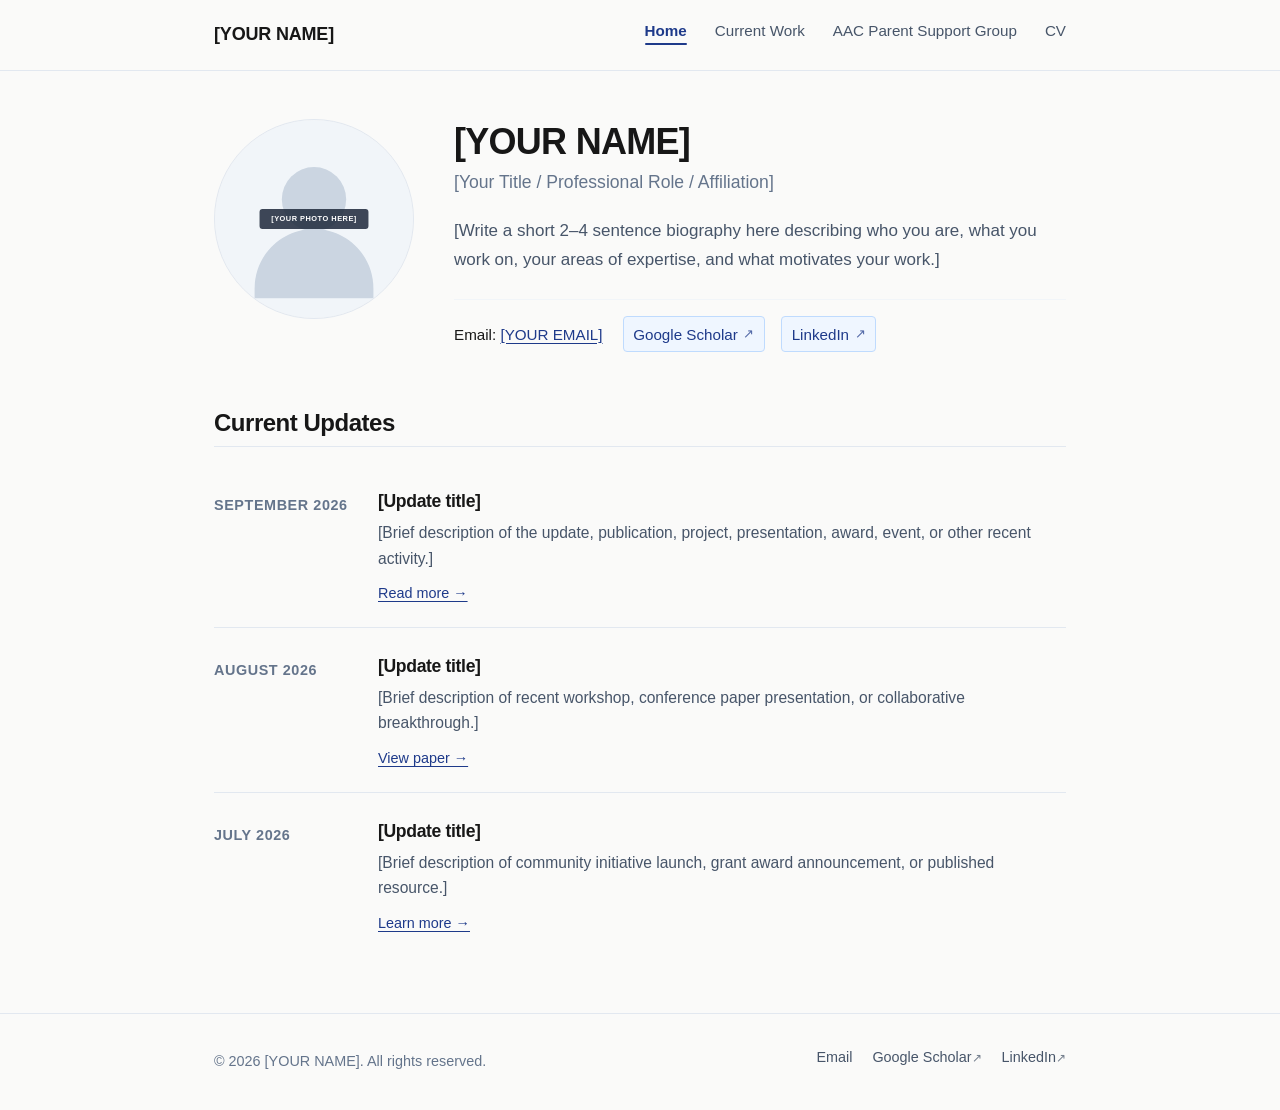
==== personal website/index.html @ fb19bb7c "Add files via upload" ====
<!DOCTYPE html>
<html lang="en">
<head>
  <meta charset="UTF-8">
  <meta name="viewport" content="width=device-width, initial-scale=1.0">
  <title>[YOUR NAME] — Home | Academic & Professional Portfolio</title>
  <meta name="description" content="Personal website and academic portfolio of [YOUR NAME]. Showcasing research, current work, community outreach, and recent updates.">
  
  <!-- Open Graph Metadata -->
  <meta property="og:title" content="[YOUR NAME] — Personal Website & Portfolio">
  <meta property="og:description" content="Academic portfolio, research projects, community outreach, and current updates for [YOUR NAME].">
  <meta property="og:type" content="website">
  <meta property="og:url" content="https://example.com/index.html">
  
  <!-- Stylesheets -->
  <link rel="stylesheet" href="assets/css/style.css">
</head>
<body>
  <!-- Accessibility Skip Link -->
  <a href="#main-content" class="skip-link">Skip to main content</a>

  <!-- Header / Navigation -->
  <header class="site-header">
    <div class="container">
      <a href="index.html" class="site-logo" aria-label="[YOUR NAME] Homepage">[YOUR NAME]</a>
      
      <button class="mobile-nav-toggle" aria-expanded="false" aria-label="Open navigation menu">&#9776;</button>
      
      <nav class="site-nav" aria-label="Main navigation">
        <ul class="nav-list">
          <li><a href="index.html" class="nav-link" aria-current="page">Home</a></li>
          <li><a href="current-work.html" class="nav-link">Current Work</a></li>
          <li><a href="aac-parent-support.html" class="nav-link">AAC Parent Support Group</a></li>
          <li><a href="cv.html" class="nav-link">CV</a></li>
        </ul>
      </nav>
    </div>
  </header>

  <!-- Main Content -->
  <main id="main-content" class="main-content">
    <div class="container">
      
      <!-- Hero / Introduction Section -->
      <section class="hero-section" aria-labelledby="hero-name">
        <div class="hero-photo-wrapper">
          <img src="assets/images/photo-placeholder.svg" alt="[Your Name]" class="hero-photo" width="200" height="200">
        </div>
        
        <div class="hero-content">
          <h1 id="hero-name" class="hero-title">[YOUR NAME]</h1>
          <p class="hero-subtitle">[Your Title / Professional Role / Affiliation]</p>
          
          <p class="hero-bio">
            [Write a short 2–4 sentence biography here describing who you are, what you work on, your areas of expertise, and what motivates your work.]
          </p>
          
          <div class="hero-contact">
            <span class="contact-email">Email: <a href="mailto:your.email@example.com">[YOUR EMAIL]</a></span>
            
            <div class="social-links">
              <a href="[GOOGLE SCHOLAR URL]" class="btn-understated" target="_blank" rel="noopener noreferrer" aria-label="Google Scholar Profile">
                Google Scholar
              </a>
              <a href="[LINKEDIN URL]" class="btn-understated" target="_blank" rel="noopener noreferrer" aria-label="LinkedIn Profile">
                LinkedIn
              </a>
            </div>
          </div>
        </div>
      </section>

      <!-- Current Updates Section -->
      <section class="updates-section" aria-labelledby="updates-heading">
        <h2 id="updates-heading">Current Updates</h2>
        
        <ul class="updates-list">
          <!-- Update 1 -->
          <li class="update-item">
            <div class="update-date">September 2026</div>
            <div class="update-content">
              <h3>[Update title]</h3>
              <p>[Brief description of the update, publication, project, presentation, award, event, or other recent activity.]</p>
              <a href="#" class="update-link" aria-label="Read more about [Update title]">Read more &rarr;</a>
            </div>
          </li>
          
          <!-- Update 2 -->
          <li class="update-item">
            <div class="update-date">August 2026</div>
            <div class="update-content">
              <h3>[Update title]</h3>
              <p>[Brief description of recent workshop, conference paper presentation, or collaborative breakthrough.]</p>
              <a href="#" class="update-link" aria-label="View paper for [Update title]">View paper &rarr;</a>
            </div>
          </li>
          
          <!-- Update 3 -->
          <li class="update-item">
            <div class="update-date">July 2026</div>
            <div class="update-content">
              <h3>[Update title]</h3>
              <p>[Brief description of community initiative launch, grant award announcement, or published resource.]</p>
              <a href="#" class="update-link" aria-label="Learn more about [Update title]">Learn more &rarr;</a>
            </div>
          </li>
        </ul>
      </section>

    </div>
  </main>

  <!-- Footer -->
  <footer class="site-footer">
    <div class="container">
      <div class="footer-copyright">
        &copy; <span class="footer-year">2026</span> [YOUR NAME]. All rights reserved.
      </div>
      
      <ul class="footer-links" aria-label="Footer links">
        <li><a href="mailto:your.email@example.com">Email</a></li>
        <li><a href="[GOOGLE SCHOLAR URL]" target="_blank" rel="noopener noreferrer">Google Scholar</a></li>
        <li><a href="[LINKEDIN URL]" target="_blank" rel="noopener noreferrer">LinkedIn</a></li>
      </ul>
    </div>
  </footer>

  <!-- Scripts -->
  <script src="assets/js/main.js"></script>
</body>
</html>
---- personal website/assets/css/style.css ----
/* ==========================================================================
   Minimalist Academic & Professional Portfolio Stylesheet
   ========================================================================== */

/* --- CSS Variables --- */
:root {
  --bg-body: #fafaf9;
  --bg-card: #ffffff;
  --bg-subtle: #f3f4f6;
  --text-primary: #171717;
  --text-secondary: #475569;
  --text-muted: #64748b;
  --border-color: #e2e8f0;
  --border-subtle: #f1f5f9;
  
  --accent-color: #1e3a8a;       /* Subtle Academic Navy */
  --accent-hover: #1d4ed8;       /* Dynamic Accent Hover */
  --accent-light: #eff6ff;       /* Soft Highlight */
  --accent-border: #bfdbfe;
  
  --font-family: -apple-system, BlinkMacSystemFont, "Segoe UI", Roboto, "Helvetica Neue", Arial, sans-serif;
  --font-mono: ui-monospace, SFMono-Regular, Menlo, Monaco, Consolas, monospace;
  
  --max-width: 900px;
  --header-height: 70px;
  --radius-sm: 4px;
  --radius-md: 8px;
  --radius-full: 9999px;
  
  --transition-fast: 150ms ease-in-out;
  --focus-ring: 0 0 0 3px rgba(30, 58, 138, 0.25);
}

/* --- Dark Mode Support (Respecting User System Preference) --- */
@media (prefers-color-scheme: dark) {
  :root {
    --bg-body: #0f172a;
    --bg-card: #1e293b;
    --bg-subtle: #334155;
    --text-primary: #f8fafc;
    --text-secondary: #cbd5e1;
    --text-muted: #94a3b8;
    --border-color: #334155;
    --border-subtle: #1e293b;
    
    --accent-color: #60a5fa;
    --accent-hover: #93c5fd;
    --accent-light: #1e293b;
    --accent-border: #3b82f6;
    --focus-ring: 0 0 0 3px rgba(96, 165, 250, 0.35);
  }
}

/* --- Box Sizing Reset --- */
*, *::before, *::after {
  box-sizing: border-box;
  margin: 0;
  padding: 0;
}

/* --- Base HTML --- */
html {
  font-size: 100%;
  scroll-behavior: smooth;
  -webkit-text-size-adjust: 100%;
}

body {
  font-family: var(--font-family);
  font-size: 1.0625rem; /* ~17px */
  line-height: 1.65;
  color: var(--text-primary);
  background-color: var(--bg-body);
  min-height: 100vh;
  display: flex;
  flex-direction: column;
  -webkit-font-smoothing: antialiased;
  -moz-osx-font-smoothing: grayscale;
}

/* --- Skip Link for Accessibility --- */
.skip-link {
  position: absolute;
  top: -100px;
  left: 1rem;
  background: var(--accent-color);
  color: #ffffff;
  padding: 0.75rem 1.25rem;
  z-index: 1000;
  text-decoration: none;
  font-weight: 600;
  border-radius: var(--radius-sm);
  transition: top var(--transition-fast);
}

.skip-link:focus {
  top: 1rem;
  outline: none;
  box-shadow: var(--focus-ring);
}

/* --- Global Container --- */
.container {
  width: 100%;
  max-width: var(--max-width);
  margin: 0 auto;
  padding: 0 1.5rem;
}

/* --- Focus States --- */
a:focus-visible,
button:focus-visible,
input:focus-visible,
textarea:focus-visible {
  outline: none;
  box-shadow: var(--focus-ring);
  border-radius: var(--radius-sm);
}

/* --- Typography --- */
h1, h2, h3, h4, h5, h6 {
  color: var(--text-primary);
  font-weight: 700;
  line-height: 1.25;
  letter-spacing: -0.02em;
}

h1 {
  font-size: 2.25rem;
  margin-bottom: 0.5rem;
}

h2 {
  font-size: 1.5rem;
  margin-top: 2rem;
  margin-bottom: 1rem;
  padding-bottom: 0.5rem;
  border-bottom: 1px solid var(--border-color);
}

h3 {
  font-size: 1.2rem;
  margin-top: 1.5rem;
  margin-bottom: 0.5rem;
}

p {
  margin-bottom: 1.25rem;
  color: var(--text-secondary);
}

p:last-child {
  margin-bottom: 0;
}

ul, ol {
  margin-bottom: 1.25rem;
  padding-left: 1.5rem;
  color: var(--text-secondary);
}

li {
  margin-bottom: 0.5rem;
}

/* --- Links --- */
a {
  color: var(--accent-color);
  text-decoration: underline;
  text-decoration-thickness: 1px;
  text-underline-offset: 3px;
  transition: color var(--transition-fast), text-decoration-color var(--transition-fast);
}

a:hover {
  color: var(--accent-hover);
  text-decoration-thickness: 2px;
}

.link-subtle {
  color: var(--text-secondary);
  text-decoration: none;
}

.link-subtle:hover {
  color: var(--accent-color);
  text-decoration: underline;
}

/* External Link Indicator styling */
a[target="_blank"]::after {
  content: " ↗";
  font-size: 0.85em;
  display: inline-block;
  opacity: 0.75;
}

/* --- Header & Navigation --- */
.site-header {
  background-color: var(--bg-body);
  border-bottom: 1px solid var(--border-color);
  position: sticky;
  top: 0;
  z-index: 100;
  backdrop-filter: blur(8px);
}

.site-header .container {
  display: flex;
  align-items: center;
  justify-content: space-between;
  height: var(--header-height);
}

.site-logo {
  font-size: 1.125rem;
  font-weight: 700;
  color: var(--text-primary);
  text-decoration: none;
  letter-spacing: -0.01em;
}

.site-logo:hover {
  color: var(--accent-color);
  text-decoration: none;
}

.site-nav {
  display: flex;
  align-items: center;
}

.nav-list {
  display: flex;
  list-style: none;
  margin: 0;
  padding: 0;
  gap: 1.75rem;
}

.nav-link {
  color: var(--text-secondary);
  text-decoration: none;
  font-size: 0.95rem;
  font-weight: 500;
  padding: 0.4rem 0;
  position: relative;
  transition: color var(--transition-fast);
}

.nav-link:hover {
  color: var(--accent-color);
  text-decoration: none;
}

.nav-link[aria-current="page"] {
  color: var(--accent-color);
  font-weight: 600;
}

.nav-link[aria-current="page"]::after {
  content: "";
  position: absolute;
  bottom: 0;
  left: 0;
  width: 100%;
  height: 2px;
  background-color: var(--accent-color);
  border-radius: var(--radius-full);
}

/* --- Mobile Navigation Toggle --- */
.mobile-nav-toggle {
  display: none;
  background: transparent;
  border: 1px solid var(--border-color);
  border-radius: var(--radius-sm);
  padding: 0.5rem;
  cursor: pointer;
  color: var(--text-primary);
  font-size: 1.1rem;
  line-height: 1;
  align-items: center;
  justify-content: center;
  width: 40px;
  height: 40px;
}

.mobile-nav-toggle:hover {
  background-color: var(--bg-subtle);
}

/* --- Main Layout --- */
.main-content {
  flex: 1;
  padding: 3rem 0;
}

/* --- Hero Section (Page 1: Home) --- */
.hero-section {
  display: grid;
  grid-template-columns: 200px 1fr;
  gap: 2.5rem;
  align-items: flex-start;
  margin-bottom: 3.5rem;
}

.hero-photo-wrapper {
  position: relative;
  width: 100%;
  max-width: 200px;
  margin: 0 auto;
}

.hero-photo {
  width: 100%;
  height: auto;
  aspect-ratio: 1 / 1;
  border-radius: 50%;
  object-fit: cover;
  border: 1px solid var(--border-color);
  background-color: var(--bg-subtle);
  display: block;
}

.hero-content {
  display: flex;
  flex-direction: column;
}

.hero-title {
  font-size: 2.25rem;
  margin-bottom: 0.25rem;
}

.hero-subtitle {
  font-size: 1.1rem;
  color: var(--text-muted);
  font-weight: 500;
  margin-bottom: 1.25rem;
}

.hero-bio {
  font-size: 1.0625rem;
  color: var(--text-secondary);
  line-height: 1.7;
  margin-bottom: 1.5rem;
}

.hero-contact {
  display: flex;
  flex-wrap: wrap;
  align-items: center;
  gap: 1.25rem;
  padding-top: 1rem;
  border-top: 1px solid var(--border-subtle);
}

.contact-email {
  font-size: 0.95rem;
  color: var(--text-primary);
  font-weight: 500;
}

.social-links {
  display: flex;
  align-items: center;
  gap: 1rem;
  font-size: 0.95rem;
}

.btn-understated {
  display: inline-flex;
  align-items: center;
  gap: 0.35rem;
  color: var(--accent-color);
  text-decoration: none;
  font-weight: 500;
  padding: 0.3rem 0.6rem;
  border-radius: var(--radius-sm);
  background-color: var(--accent-light);
  border: 1px solid var(--accent-border);
  transition: all var(--transition-fast);
}

.btn-understated:hover {
  background-color: var(--accent-color);
  color: #ffffff;
  border-color: var(--accent-color);
  text-decoration: none;
}

/* --- Updates Section (Home Page) --- */
.updates-section {
  margin-top: 2.5rem;
}

.updates-list {
  list-style: none;
  padding: 0;
  margin: 1.5rem 0 0 0;
}

.update-item {
  display: grid;
  grid-template-columns: 140px 1fr;
  gap: 1.5rem;
  padding: 1.25rem 0;
  border-bottom: 1px solid var(--border-color);
}

.update-item:last-child {
  border-bottom: none;
}

.update-date {
  font-size: 0.9rem;
  font-weight: 600;
  color: var(--text-muted);
  text-transform: uppercase;
  letter-spacing: 0.04em;
  padding-top: 0.15rem;
}

.update-content h3 {
  font-size: 1.1rem;
  margin-top: 0;
  margin-bottom: 0.4rem;
}

.update-content p {
  font-size: 0.975rem;
  margin-bottom: 0.5rem;
}

.update-link {
  font-size: 0.9rem;
  font-weight: 500;
}

/* --- Card & Section Styling for Projects and Outreach --- */
.page-intro {
  font-size: 1.15rem;
  color: var(--text-secondary);
  line-height: 1.7;
  margin-bottom: 2.5rem;
  max-width: 75ch;
}

.project-card, .outreach-card {
  background-color: var(--bg-card);
  border: 1px solid var(--border-color);
  border-radius: var(--radius-md);
  padding: 1.75rem;
  margin-bottom: 2rem;
  box-shadow: 0 1px 3px rgba(0, 0, 0, 0.02);
}

.project-header {
  display: flex;
  align-items: baseline;
  justify-content: space-between;
  flex-wrap: wrap;
  gap: 0.5rem;
  margin-bottom: 0.75rem;
}

.project-title {
  font-size: 1.35rem;
  margin: 0;
}

.badge {
  display: inline-block;
  font-size: 0.8rem;
  font-weight: 600;
  padding: 0.2rem 0.55rem;
  border-radius: var(--radius-full);
  background-color: var(--bg-subtle);
  color: var(--text-secondary);
  border: 1px solid var(--border-color);
  text-transform: uppercase;
  letter-spacing: 0.03em;
}

.badge-active {
  background-color: var(--accent-light);
  color: var(--accent-color);
  border-color: var(--accent-border);
}

.project-meta-grid {
  display: grid;
  grid-template-columns: repeat(auto-fit, minmax(220px, 1fr));
  gap: 1.25rem;
  margin: 1.25rem 0;
  padding: 1rem;
  background-color: var(--bg-body);
  border-radius: var(--radius-sm);
  border-left: 3px solid var(--accent-color);
}

.meta-block h4 {
  font-size: 0.85rem;
  text-transform: uppercase;
  letter-spacing: 0.05em;
  color: var(--text-muted);
  margin-bottom: 0.35rem;
}

.meta-block p, .meta-block ul {
  font-size: 0.925rem;
  margin-bottom: 0;
}

.meta-block ul {
  padding-left: 1.1rem;
}

/* --- Timeline / List for Outreach & CV --- */
.timeline-list {
  list-style: none;
  padding: 0;
  margin: 1rem 0 2rem 0;
}

.timeline-entry {
  display: grid;
  grid-template-columns: 120px 1fr;
  gap: 1.5rem;
  padding: 1rem 0;
  border-bottom: 1px dashed var(--border-color);
}

.timeline-entry:last-child {
  border-bottom: none;
}

.timeline-year {
  font-size: 0.95rem;
  font-weight: 600;
  color: var(--text-muted);
}

.timeline-detail h3 {
  font-size: 1.05rem;
  margin: 0 0 0.25rem 0;
}

.timeline-org {
  font-size: 0.9rem;
  color: var(--accent-color);
  font-weight: 500;
  margin-bottom: 0.4rem;
}

.timeline-detail p {
  font-size: 0.95rem;
  margin-bottom: 0.35rem;
}

/* --- CV Styling --- */
.cv-header-actions {
  display: flex;
  justify-content: space-between;
  align-items: center;
  flex-wrap: wrap;
  gap: 1rem;
  margin-bottom: 2rem;
  padding-bottom: 1rem;
  border-bottom: 1px solid var(--border-color);
}

.cv-updated {
  font-size: 0.9rem;
  color: var(--text-muted);
  font-style: italic;
}

.cv-section {
  margin-bottom: 2.75rem;
}

.cv-item {
  margin-bottom: 1.25rem;
}

.cv-item-title {
  font-weight: 600;
  font-size: 1.05rem;
  color: var(--text-primary);
}

.cv-item-sub {
  font-size: 0.95rem;
  color: var(--text-secondary);
}

.cv-item-desc {
  font-size: 0.925rem;
  color: var(--text-muted);
  margin-top: 0.2rem;
}

/* --- Footer --- */
.site-footer {
  border-top: 1px solid var(--border-color);
  background-color: var(--bg-body);
  padding: 2rem 0;
  margin-top: auto;
}

.site-footer .container {
  display: flex;
  align-items: center;
  justify-content: space-between;
  flex-wrap: wrap;
  gap: 1rem;
}

.footer-copyright {
  font-size: 0.9rem;
  color: var(--text-muted);
}

.footer-links {
  display: flex;
  gap: 1.25rem;
  list-style: none;
  padding: 0;
  margin: 0;
  font-size: 0.9rem;
}

.footer-links a {
  color: var(--text-secondary);
  text-decoration: none;
}

.footer-links a:hover {
  color: var(--accent-color);
  text-decoration: underline;
}

/* --- Responsive Media Queries --- */
@media (max-width: 768px) {
  html {
    font-size: 95%;
  }

  .site-header .container {
    height: 60px;
  }

  .mobile-nav-toggle {
    display: flex;
  }

  .site-nav {
    position: fixed;
    top: 60px;
    left: 0;
    width: 100%;
    background-color: var(--bg-body);
    border-bottom: 1px solid var(--border-color);
    padding: 1.25rem 1.5rem;
    box-shadow: 0 10px 15px -3px rgba(0, 0, 0, 0.05);
    display: none;
    flex-direction: column;
    align-items: flex-start;
    z-index: 99;
  }

  .site-nav.is-open {
    display: flex;
  }

  .nav-list {
    flex-direction: column;
    gap: 1.25rem;
    width: 100%;
  }

  .nav-link {
    font-size: 1.05rem;
    display: block;
    width: 100%;
    padding: 0.5rem 0;
  }

  .nav-link[aria-current="page"]::after {
    display: none;
  }

  .hero-section {
    grid-template-columns: 1fr;
    gap: 1.5rem;
    text-align: center;
  }

  .hero-photo-wrapper {
    max-width: 160px;
  }

  .hero-contact {
    justify-content: center;
  }

  .update-item {
    grid-template-columns: 1fr;
    gap: 0.35rem;
  }

  .timeline-entry {
    grid-template-columns: 1fr;
    gap: 0.35rem;
  }

  .project-header {
    flex-direction: column;
    align-items: flex-start;
  }

  .cv-header-actions {
    flex-direction: column;
    align-items: flex-start;
  }

  .site-footer .container {
    flex-direction: column;
    align-items: center;
    text-align: center;
  }
}

/* --- Print Stylesheet for CV --- */
@media print {
  .site-header, .site-footer, .btn-understated, .skip-link {
    display: none !important;
  }
  
  body {
    background: #ffffff;
    color: #000000;
    font-size: 11pt;
  }

  .container {
    max-width: 100%;
    padding: 0;
  }

  a {
    color: #000000;
    text-decoration: none;
  }

  h1 { font-size: 20pt; }
  h2 { font-size: 14pt; border-bottom: 1px solid #000; }
  h3 { font-size: 12pt; }
  
  .cv-section {
    page-break-inside: avoid;
  }
}
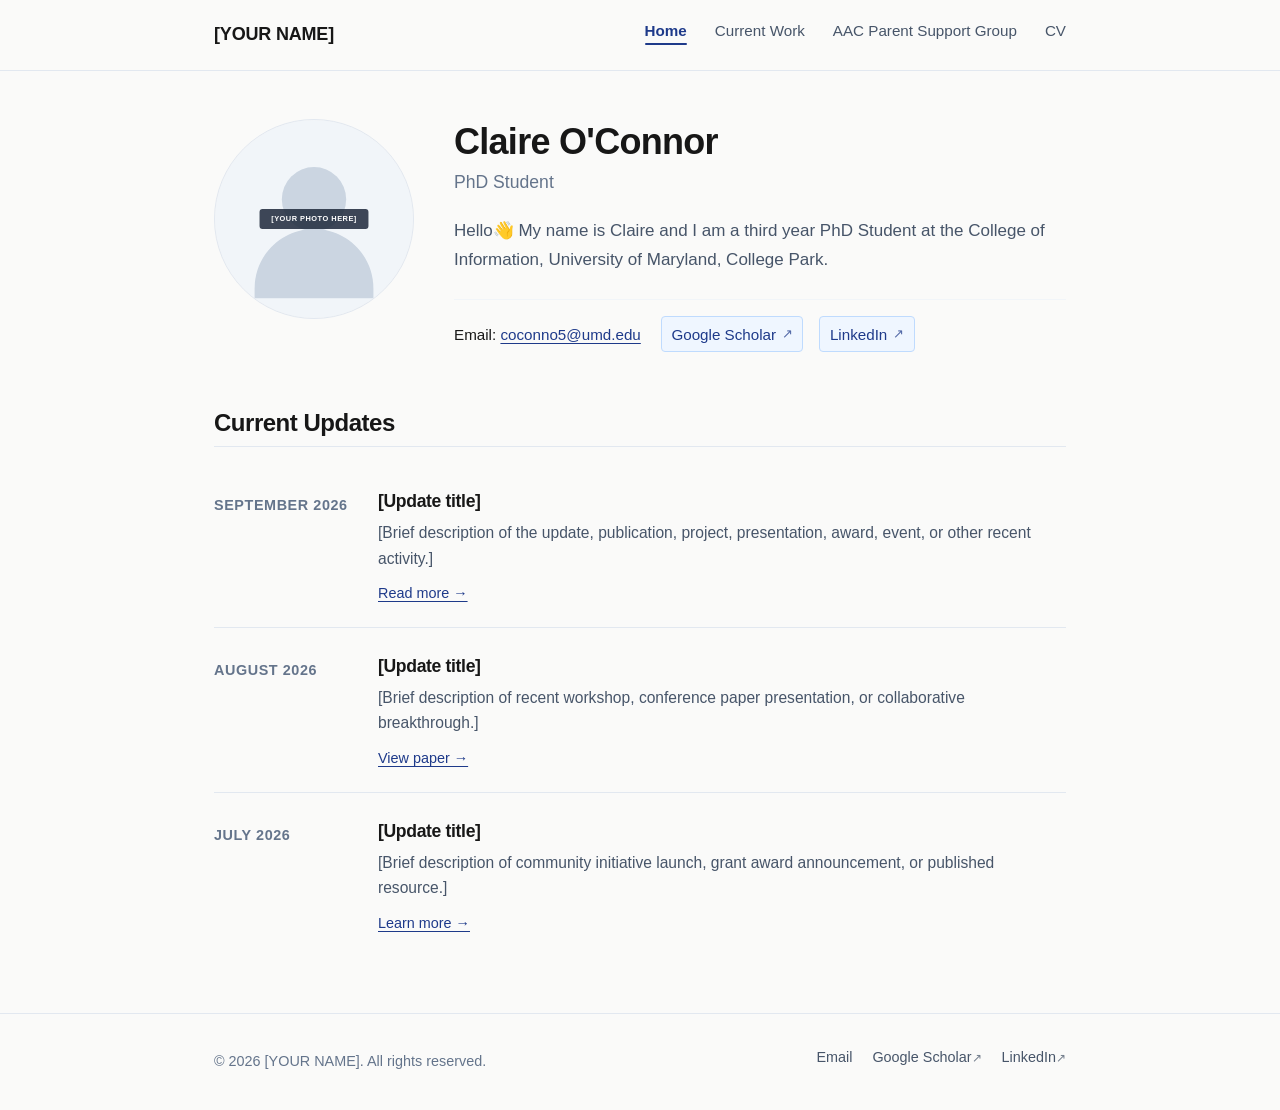
==== commit 37e01f87: "Personalize index.html for Claire O'Connor Updated personal website with specific details for Claire" ====
--- a/personal website/index.html
+++ b/personal website/index.html
@@ -3,7 +3,7 @@
 <head>
   <meta charset="UTF-8">
   <meta name="viewport" content="width=device-width, initial-scale=1.0">
-  <title>[YOUR NAME] — Home | Academic & Professional Portfolio</title>
+  <title>Claire O'Connor — Home | Academic & Professional Portfolio</title>
   <meta name="description" content="Personal website and academic portfolio of [YOUR NAME]. Showcasing research, current work, community outreach, and recent updates.">
   
   <!-- Open Graph Metadata -->
@@ -48,15 +48,15 @@
         </div>
         
         <div class="hero-content">
-          <h1 id="hero-name" class="hero-title">[YOUR NAME]</h1>
-          <p class="hero-subtitle">[Your Title / Professional Role / Affiliation]</p>
+          <h1 id="hero-name" class="hero-title">Claire O'Connor</h1>
+          <p class="hero-subtitle">PhD Student</p>
           
           <p class="hero-bio">
-            [Write a short 2–4 sentence biography here describing who you are, what you work on, your areas of expertise, and what motivates your work.]
+            Hello👋 My name is Claire and I am a third year PhD Student at the College of Information, University of Maryland, College Park. 
           </p>
           
           <div class="hero-contact">
-            <span class="contact-email">Email: <a href="mailto:your.email@example.com">[YOUR EMAIL]</a></span>
+            <span class="contact-email">Email: <a href="mailto:coconno5@umd.edu">coconno5@umd.edu</a></span>
             
             <div class="social-links">
               <a href="[GOOGLE SCHOLAR URL]" class="btn-understated" target="_blank" rel="noopener noreferrer" aria-label="Google Scholar Profile">
